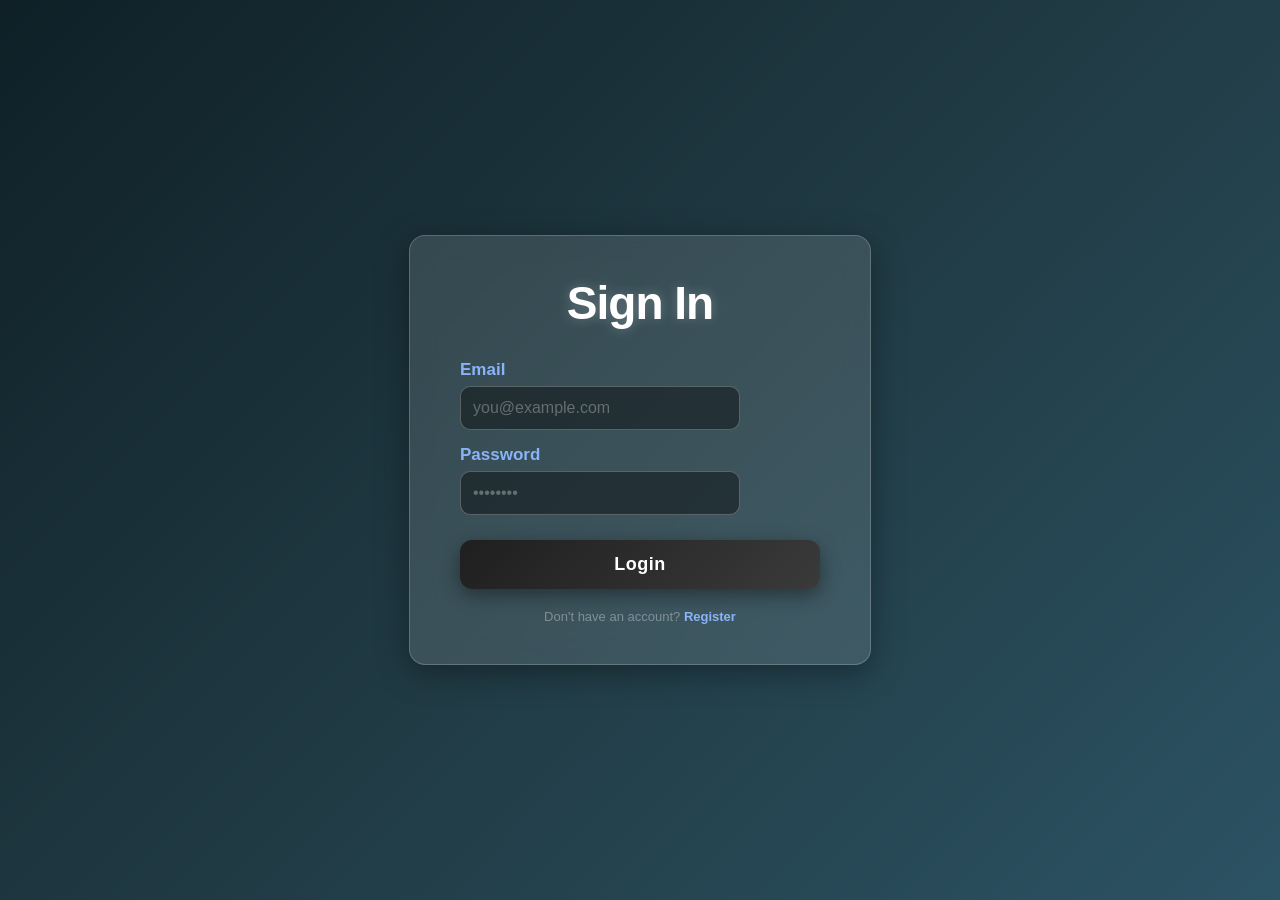
==== admin.html @ f1509aa6 "Add admin dashboard" ====
<!DOCTYPE html>
<html lang="en">
<head>
  <meta charset="UTF-8"/>
  <meta name="viewport" content="width=device-width, initial-scale=1.0"/>
  <title>Admin — SkillConnect</title>
  <style>
    * { box-sizing: border-box; margin: 0; padding: 0; }

    html, body {
      min-height: 100vh;
      background: linear-gradient(135deg, #0f2027, #203a43, #2c5364);
      font-family: "Segoe UI", Arial, Helvetica, sans-serif;
      color: #ffffff;
    }

    /* NAV */
    nav {
      position: sticky; top: 0; z-index: 100;
      display: flex; align-items: center; gap: 24px;
      padding: 0 32px; height: 60px;
      background: rgba(15,32,39,0.85);
      backdrop-filter: blur(14px);
      border-bottom: 1px solid rgba(255,255,255,0.1);
    }
    .nav-logo { font-size: 20px; font-weight: 800; color: #fff; text-decoration: none; margin-right: auto; }
    .nav-logo span { color: #8ab4f8; }
    .admin-badge {
      background: rgba(255,80,80,0.15); border: 1px solid rgba(255,80,80,0.4);
      color: #ff8080; padding: 4px 12px; border-radius: 50px;
      font-size: 12px; font-weight: 700; text-transform: uppercase; letter-spacing: 1px;
    }
    .nav-avatar {
      width: 36px; height: 36px; border-radius: 10px;
      background: linear-gradient(135deg, #ff6b6b, #ff8e53);
      display: flex; align-items: center; justify-content: center;
      font-weight: 800; font-size: 13px; color: #fff;
    }
    nav a { color: rgba(255,255,255,0.7); text-decoration: none; font-size: 14px; font-weight: 500; transition: color 0.2s; }
    nav a:hover { color: #fff; }

    /* LAYOUT */
    .admin-layout { display: flex; min-height: calc(100vh - 60px); }

    /* SIDEBAR */
    .admin-sidebar {
      width: 220px; flex-shrink: 0;
      background: rgba(255,255,255,0.05);
      backdrop-filter: blur(12px);
      border-right: 1px solid rgba(255,255,255,0.08);
      padding: 24px 10px;
      position: sticky; top: 60px;
      height: calc(100vh - 60px); overflow-y: auto;
    }
    .sidebar-label {
      font-size: 10px; text-transform: uppercase; letter-spacing: 1.5px;
      color: rgba(255,255,255,0.35); font-weight: 700;
      padding: 0 8px; margin: 14px 0 6px;
    }
    .sidebar-item {
      display: flex; align-items: center; gap: 10px;
      padding: 10px 12px; border-radius: 10px;
      color: rgba(255,255,255,0.6); font-size: 14px; font-weight: 500;
      cursor: pointer; transition: all 0.2s; margin-bottom: 2px;
      border: none; background: none; width: 100%; text-align: left;
      font-family: "Segoe UI", sans-serif;
    }
    .sidebar-item:hover { background: rgba(255,255,255,0.07); color: #fff; }
    .sidebar-item.active { background: rgba(138,180,248,0.12); color: #8ab4f8; font-weight: 600; }
    .sidebar-item .icon { font-size: 16px; width: 20px; text-align: center; }
    .sidebar-badge {
      margin-left: auto; background: #ff8080; color: #fff;
      font-size: 10px; font-weight: 800; padding: 2px 7px; border-radius: 50px;
    }
    .signout-btn { color: #ff8080 !important; }
    .signout-btn:hover { background: rgba(255,80,80,0.1) !important; }

    /* MAIN */
    .admin-main { flex: 1; padding: 32px 36px 60px; min-width: 0; }

    /* SECTIONS */
    .section { display: none; }
    .section.active { display: block; }

    /* PAGE HEADER */
    .page-header { margin-bottom: 28px; }
    .page-header h2 { font-size: 26px; font-weight: 800; margin-bottom: 4px; }
    .page-header p { color: rgba(255,255,255,0.5); font-size: 14px; }

    /* GLASS CARD */
    .glass-card {
      background: rgba(255,255,255,0.08);
      backdrop-filter: blur(12px);
      border: 1px solid rgba(255,255,255,0.15);
      border-radius: 16px; padding: 24px;
      margin-bottom: 24px;
    }

    /* STATS GRID */
    .stats-grid { display: grid; grid-template-columns: repeat(4,1fr); gap: 16px; margin-bottom: 28px; }
    .stat-card {
      padding: 20px; border-radius: 16px;
      background: rgba(255,255,255,0.08);
      backdrop-filter: blur(12px);
      border: 1px solid rgba(255,255,255,0.15);
      transition: transform 0.2s;
    }
    .stat-card:hover { transform: translateY(-2px); }
    .stat-icon { font-size: 24px; margin-bottom: 10px; }
    .stat-val { font-size: 32px; font-weight: 800; line-height: 1; margin-bottom: 4px; }
    .stat-label { font-size: 11px; color: rgba(255,255,255,0.5); text-transform: uppercase; letter-spacing: 0.5px; }
    .stat-sub { font-size: 12px; color: #8ab4f8; margin-top: 6px; font-weight: 600; }

    /* SECTION HEADER */
    .section-hd { display: flex; justify-content: space-between; align-items: center; margin-bottom: 16px; }
    .section-hd h3 { font-size: 17px; font-weight: 700; }

    /* TABLE */
    .data-table { width: 100%; border-collapse: collapse; }
    .data-table th {
      font-size: 11px; text-transform: uppercase; letter-spacing: 1px;
      color: rgba(255,255,255,0.4); padding: 10px 14px; text-align: left;
      border-bottom: 1px solid rgba(255,255,255,0.08); font-weight: 600;
    }
    .data-table td {
      padding: 12px 14px; font-size: 13px;
      border-bottom: 1px solid rgba(255,255,255,0.04); vertical-align: middle;
    }
    .data-table tr:last-child td { border-bottom: none; }
    .data-table tr:hover td { background: rgba(255,255,255,0.02); }

    /* PILLS */
    .pill { padding: 3px 10px; border-radius: 50px; font-size: 10px; font-weight: 700; text-transform: uppercase; }
    .pill-green { background: rgba(0,230,130,0.12); color: #00e682; }
    .pill-yellow { background: rgba(255,200,64,0.12); color: #ffc940; }
    .pill-red { background: rgba(255,80,80,0.12); color: #ff8080; }
    .pill-blue { background: rgba(138,180,248,0.12); color: #8ab4f8; }
    .pill-purple { background: rgba(123,97,255,0.12); color: #a78bfa; }

    /* ACTION BUTTONS */
    .action-btn {
      padding: 5px 12px; border-radius: 6px; font-size: 12px; font-weight: 600;
      cursor: pointer; border: none; font-family: "Segoe UI", sans-serif;
      transition: all 0.2s; margin-right: 4px;
    }
    .btn-approve { background: rgba(0,230,130,0.15); color: #00e682; border: 1px solid rgba(0,230,130,0.3); }
    .btn-approve:hover { background: rgba(0,230,130,0.25); }
    .btn-reject { background: rgba(255,200,64,0.15); color: #ffc940; border: 1px solid rgba(255,200,64,0.3); }
    .btn-reject:hover { background: rgba(255,200,64,0.25); }
    .btn-delete { background: rgba(255,80,80,0.15); color: #ff8080; border: 1px solid rgba(255,80,80,0.3); }
    .btn-delete:hover { background: rgba(255,80,80,0.25); }
    .btn-close { background: rgba(255,255,255,0.08); color: rgba(255,255,255,0.6); border: 1px solid rgba(255,255,255,0.15); }
    .btn-close:hover { background: rgba(255,255,255,0.12); }
    .btn-flag { background: rgba(255,150,50,0.15); color: #ff9632; border: 1px solid rgba(255,150,50,0.3); }
    .btn-flag:hover { background: rgba(255,150,50,0.25); }
    .btn-view { background: rgba(138,180,248,0.12); color: #8ab4f8; border: 1px solid rgba(138,180,248,0.25); }
    .btn-view:hover { background: rgba(138,180,248,0.2); }

    /* SEARCH/FILTER BAR */
    .filter-bar { display: flex; gap: 12px; margin-bottom: 18px; align-items: center; flex-wrap: wrap; }
    .search-input {
      padding: 9px 14px; background: rgba(0,0,0,0.3);
      border: 1px solid rgba(255,255,255,0.15); border-radius: 10px;
      color: #fff; font-size: 13px; outline: none; transition: border-color 0.25s;
      font-family: "Segoe UI", sans-serif; flex: 1; min-width: 200px;
    }
    .search-input::placeholder { color: rgba(255,255,255,0.3); }
    .search-input:focus { border-color: #8ab4f8; }
    .filter-select {
      padding: 9px 14px; background: rgba(0,0,0,0.3);
      border: 1px solid rgba(255,255,255,0.15); border-radius: 10px;
      color: #fff; font-size: 13px; outline: none; cursor: pointer;
      font-family: "Segoe UI", sans-serif;
    }
    .filter-select option { background: #1a2a35; }

    /* ANALYTICS CHARTS */
    .charts-grid { display: grid; grid-template-columns: 1fr 1fr; gap: 20px; margin-bottom: 24px; }
    .chart-card {
      background: rgba(255,255,255,0.08);
      backdrop-filter: blur(12px);
      border: 1px solid rgba(255,255,255,0.15);
      border-radius: 16px; padding: 22px;
    }
    .chart-title { font-size: 14px; font-weight: 700; margin-bottom: 16px; color: rgba(255,255,255,0.8); }
    .bar-chart { display: flex; flex-direction: column; gap: 10px; }
    .bar-row { display: flex; align-items: center; gap: 12px; }
    .bar-label { font-size: 12px; color: rgba(255,255,255,0.5); width: 100px; flex-shrink: 0; text-align: right; }
    .bar-track { flex: 1; height: 8px; background: rgba(255,255,255,0.06); border-radius: 4px; }
    .bar-fill { height: 100%; border-radius: 4px; transition: width 0.8s ease; }
    .bar-val { font-size: 12px; color: rgba(255,255,255,0.6); width: 30px; text-align: right; }

    .donut-wrap { display: flex; align-items: center; gap: 24px; }
    .donut-legend { display: flex; flex-direction: column; gap: 8px; }
    .legend-item { display: flex; align-items: center; gap: 8px; font-size: 13px; color: rgba(255,255,255,0.7); }
    .legend-dot { width: 10px; height: 10px; border-radius: 50%; }

    /* MODAL */
    .modal-overlay {
      display: none; position: fixed; inset: 0; z-index: 200;
      background: rgba(0,0,0,0.6); backdrop-filter: blur(4px);
      align-items: center; justify-content: center;
    }
    .modal-overlay.open { display: flex; }
    .modal {
      background: rgba(15,32,39,0.95); border: 1px solid rgba(255,255,255,0.15);
      border-radius: 16px; padding: 32px; width: 480px; max-width: 90vw;
    }
    .modal h3 { font-size: 18px; font-weight: 700; margin-bottom: 8px; }
    .modal p { color: rgba(255,255,255,0.6); font-size: 14px; margin-bottom: 24px; line-height: 1.6; }
    .modal-actions { display: flex; gap: 12px; justify-content: flex-end; }
    .btn-cancel { padding: 10px 20px; background: rgba(255,255,255,0.08); border: 1px solid rgba(255,255,255,0.15); border-radius: 8px; color: rgba(255,255,255,0.7); font-size: 14px; font-weight: 600; cursor: pointer; font-family: "Segoe UI", sans-serif; }
    .btn-confirm { padding: 10px 20px; background: #ff8080; border: none; border-radius: 8px; color: #fff; font-size: 14px; font-weight: 700; cursor: pointer; font-family: "Segoe UI", sans-serif; }
    .btn-confirm:hover { background: #ff6060; }

    /* TOAST */
    .toast {
      position: fixed; bottom: 32px; right: 32px; z-index: 300;
      background: rgba(15,32,39,0.95); border: 1px solid rgba(255,255,255,0.15);
      border-radius: 12px; padding: 14px 20px; font-size: 14px; font-weight: 600;
      display: none; animation: slideUp 0.3s ease;
    }
    .toast.show { display: block; }
    .toast.success { border-color: rgba(0,230,130,0.4); color: #00e682; }
    .toast.error { border-color: rgba(255,80,80,0.4); color: #ff8080; }
    @keyframes slideUp { from{opacity:0;transform:translateY(10px)} to{opacity:1;transform:translateY(0)} }

    .empty { text-align: center; padding: 40px; color: rgba(255,255,255,0.35); font-size: 14px; }
    .loading { text-align: center; padding: 30px; color: rgba(255,255,255,0.4); font-size: 13px; }

    @keyframes fadeInUp { from{opacity:0;transform:translateY(16px)} to{opacity:1;transform:translateY(0)} }
    .fade-up { animation: fadeInUp 0.4s ease both; }
  </style>
</head>
<body>

  <nav>
    <a href="index.html" class="nav-logo">Skill<span>Connect</span></a>
    <span class="admin-badge">🛡️ Admin</span>
    <a href="dashboard.html">User Dashboard</a>
    <div class="nav-avatar" id="navAvatar">JO</div>
  </nav>

  <div class="admin-layout">

    <!-- SIDEBAR -->
    <div class="admin-sidebar">
      <div class="sidebar-label">Overview</div>
      <button class="sidebar-item active" onclick="showSection('analytics', this)">
        <span class="icon">📊</span> Analytics
      </button>

      <div class="sidebar-label">Management</div>
      <button class="sidebar-item" onclick="showSection('users', this)">
        <span class="icon">👥</span> Users
        <span class="sidebar-badge" id="pendingBadge" style="display:none">0</span>
      </button>
      <button class="sidebar-item" onclick="showSection('professionals', this)">
        <span class="icon">💼</span> Professionals
      </button>
      <button class="sidebar-item" onclick="showSection('posts', this)">
        <span class="icon">📋</span> Posts
      </button>
      <button class="sidebar-item" onclick="showSection('messages', this)">
        <span class="icon">💬</span> Messages
      </button>

      <div class="sidebar-label">Actions</div>
      <button class="sidebar-item" onclick="showSection('flagged', this)">
        <span class="icon">🚩</span> Flagged Content
      </button>

      <div class="sidebar-label" style="margin-top:16px;"></div>
      <button class="sidebar-item signout-btn" onclick="signOut()">
        <span class="icon">🚪</span> Sign Out
      </button>
    </div>

    <!-- MAIN -->
    <div class="admin-main">

      <!-- ANALYTICS -->
      <div class="section active fade-up" id="section-analytics">
        <div class="page-header">
          <h2>Platform Analytics</h2>
          <p id="analyticsDate">Loading platform overview...</p>
        </div>

        <div class="stats-grid" id="statsGrid">
          <div class="stat-card"><div class="stat-icon">👥</div><div class="stat-val" id="totalUsers">—</div><div class="stat-label">Total Users</div><div class="stat-sub" id="usersSub">Loading...</div></div>
          <div class="stat-card"><div class="stat-icon">💼</div><div class="stat-val" id="totalPros">—</div><div class="stat-label">Professionals</div><div class="stat-sub" id="prosSub">Loading...</div></div>
          <div class="stat-card"><div class="stat-icon">📋</div><div class="stat-val" id="totalPosts">—</div><div class="stat-label">Total Posts</div><div class="stat-sub" id="postsSub">Loading...</div></div>
          <div class="stat-card"><div class="stat-icon">⏳</div><div class="stat-val" id="pendingApprovals">—</div><div class="stat-label">Pending Approvals</div><div class="stat-sub" style="color:#ffc940;">Professionals awaiting review</div></div>
        </div>

        <div class="charts-grid">
          <div class="chart-card">
            <div class="chart-title">👥 Users by Role</div>
            <div class="bar-chart" id="roleChart"><div class="loading">Loading...</div></div>
          </div>
          <div class="chart-card">
            <div class="chart-title">📋 Posts by Status</div>
            <div class="bar-chart" id="statusChart"><div class="loading">Loading...</div></div>
          </div>
        </div>

        <div class="glass-card">
          <div class="section-hd"><h3>🔥 Recent Activity</h3></div>
          <div id="recentActivity"><div class="loading">Loading activity...</div></div>
        </div>
      </div>

      <!-- USERS -->
      <div class="section" id="section-users">
        <div class="page-header">
          <h2>All Users</h2>
          <p>Manage all registered users on the platform</p>
        </div>
        <div class="glass-card">
          <div class="filter-bar">
            <input type="text" class="search-input" placeholder="Search by name or email..." id="userSearch" oninput="filterUsers()"/>
            <select class="filter-select" id="userRoleFilter" onchange="filterUsers()">
              <option value="all">All Roles</option>
              <option value="client">Clients</option>
              <option value="professional">Professionals</option>
            </select>
            <select class="filter-select" id="userStatusFilter" onchange="filterUsers()">
              <option value="all">All Status</option>
              <option value="approved">Approved</option>
              <option value="pending">Pending</option>
            </select>
          </div>
          <table class="data-table">
            <thead><tr><th>ID</th><th>Name</th><th>Email</th><th>Role</th><th>Status</th><th>Actions</th></tr></thead>
            <tbody id="usersTableBody"><tr><td colspan="6" class="loading">Loading users...</td></tr></tbody>
          </table>
        </div>
      </div>

      <!-- PROFESSIONALS -->
      <div class="section" id="section-professionals">
        <div class="page-header">
          <h2>Professionals</h2>
          <p>Approve or reject professional accounts</p>
        </div>

        <div class="glass-card" style="border-color:rgba(255,200,64,0.3);">
          <div class="section-hd"><h3>⏳ Pending Approval</h3></div>
          <table class="data-table">
            <thead><tr><th>Name</th><th>Email</th><th>Skills</th><th>Bio</th><th>Actions</th></tr></thead>
            <tbody id="pendingTableBody"><tr><td colspan="5" class="loading">Loading...</td></tr></tbody>
          </table>
        </div>

        <div class="glass-card">
          <div class="section-hd"><h3>✅ Approved Professionals</h3></div>
          <table class="data-table">
            <thead><tr><th>Name</th><th>Email</th><th>Skills</th><th>Portfolio</th><th>Actions</th></tr></thead>
            <tbody id="approvedTableBody"><tr><td colspan="5" class="loading">Loading...</td></tr></tbody>
          </table>
        </div>
      </div>

      <!-- POSTS -->
      <div class="section" id="section-posts">
        <div class="page-header">
          <h2>All Posts</h2>
          <p>View, close, flag or delete any post on the platform</p>
        </div>
        <div class="glass-card">
          <div class="filter-bar">
            <input type="text" class="search-input" placeholder="Search posts..." id="postSearch" oninput="filterPosts()"/>
            <select class="filter-select" id="postStatusFilter" onchange="filterPosts()">
              <option value="all">All Status</option>
              <option value="open">Open</option>
              <option value="closed">Closed</option>
            </select>
          </div>
          <table class="data-table">
            <thead><tr><th>ID</th><th>Title</th><th>Posted By</th><th>Skill</th><th>Budget</th><th>Status</th><th>Actions</th></tr></thead>
            <tbody id="postsTableBody"><tr><td colspan="7" class="loading">Loading posts...</td></tr></tbody>
          </table>
        </div>
      </div>

      <!-- MESSAGES -->
      <div class="section" id="section-messages">
        <div class="page-header">
          <h2>Platform Messages</h2>
          <p>Overview of messaging activity on the platform</p>
        </div>
        <div class="glass-card">
          <div class="empty">
            <div style="font-size:48px;margin-bottom:16px;">💬</div>
            <div style="font-size:16px;font-weight:700;color:rgba(255,255,255,0.6);margin-bottom:8px;">Message Overview</div>
            <div style="font-size:13px;">Individual messages are private between users.<br>You can see conversation counts and flag reports here.</div>
          </div>
        </div>
        <div class="glass-card">
          <div class="section-hd"><h3>📊 Messaging Stats</h3></div>
          <div id="messageStats"><div class="loading">Loading stats...</div></div>
        </div>
      </div>

      <!-- FLAGGED -->
      <div class="section" id="section-flagged">
        <div class="page-header">
          <h2>Flagged Content</h2>
          <p>Posts and users that have been flagged for review</p>
        </div>
        <div class="glass-card" id="flaggedContent">
          <div class="empty">
            <div style="font-size:48px;margin-bottom:16px;">🚩</div>
            <div style="font-size:16px;font-weight:700;color:rgba(255,255,255,0.6);margin-bottom:8px;">No Flagged Content</div>
            <div style="font-size:13px;">Content that is flagged from the posts section will appear here.</div>
          </div>
        </div>
      </div>

    </div>
  </div>

  <!-- CONFIRM MODAL -->
  <div class="modal-overlay" id="modalOverlay">
    <div class="modal">
      <h3 id="modalTitle">Confirm Action</h3>
      <p id="modalMsg">Are you sure?</p>
      <div class="modal-actions">
        <button class="btn-cancel" onclick="closeModal()">Cancel</button>
        <button class="btn-confirm" id="modalConfirmBtn">Confirm</button>
      </div>
    </div>
  </div>

  <!-- TOAST -->
  <div class="toast" id="toast"></div>

  <script>
    const API = 'https://skillconnect-backend-production.up.railway.app/api'
    let allUsers = [], allPosts = [], flaggedPosts = []
    let modalAction = null

    // ── INIT ──────────────────────────────────────────────────────
    window.addEventListener('DOMContentLoaded', async () => {
      const token = localStorage.getItem('token')
      const user = JSON.parse(localStorage.getItem('user') || 'null')

      if (!token || !user) { window.location.href = 'login.html'; return }

      // Check admin status
      try {
        const res = await fetch(`${API}/users/${user.id}`)
        const userData = await res.json()
        if (!userData.is_admin) {
          alert('Access denied. Admin only.')
          window.location.href = 'dashboard.html'
          return
        }
      } catch {
        window.location.href = 'dashboard.html'
        return
      }

      const initials = user.name.split(' ').map(n=>n[0]).join('').toUpperCase().slice(0,2)
      document.getElementById('navAvatar').textContent = initials

      await loadAllData()
    })

    async function loadAllData() {
      const token = localStorage.getItem('token')
      try {
        const [usersRes, postsRes] = await Promise.all([
          fetch(`${API}/users`),
          fetch(`${API}/posts`, { headers: { 'Authorization': `Bearer ${token}` } })
        ])
        allUsers = await usersRes.json()
        const postsData = await postsRes.json()
        allPosts = Array.isArray(postsData) ? postsData : []
      } catch (e) {
        showToast('Failed to load data', 'error')
      }

      renderAnalytics()
      renderUsers()
      renderProfessionals()
      renderPosts()
      renderMessageStats()
    }

    // ── ANALYTICS ────────────────────────────────────────────────
    function renderAnalytics() {
      const today = new Date().toLocaleDateString('en-US', { weekday:'long', month:'long', day:'numeric', year:'numeric' })
      document.getElementById('analyticsDate').textContent = `Platform overview as of ${today}`

      const clients = allUsers.filter(u => u.role === 'client')
      const pros = allUsers.filter(u => u.role === 'professional')
      const pending = pros.filter(p => !p.approved)
      const openPosts = allPosts.filter(p => p.status === 'open')
      const closedPosts = allPosts.filter(p => p.status === 'closed')

      document.getElementById('totalUsers').textContent = allUsers.length
      document.getElementById('usersSub').textContent = `${clients.length} clients · ${pros.length} professionals`
      document.getElementById('totalPros').textContent = pros.length
      document.getElementById('prosSub').textContent = `${pros.filter(p=>p.approved).length} approved · ${pending.length} pending`
      document.getElementById('totalPosts').textContent = allPosts.length
      document.getElementById('postsSub').textContent = `${openPosts.length} open · ${closedPosts.length} closed`
      document.getElementById('pendingApprovals').textContent = pending.length

      // Update badge
      if (pending.length > 0) {
        document.getElementById('pendingBadge').textContent = pending.length
        document.getElementById('pendingBadge').style.display = 'inline-flex'
      }

      // Role chart
      const maxUsers = Math.max(clients.length, pros.length, 1)
      document.getElementById('roleChart').innerHTML = `
        <div class="bar-row">
          <div class="bar-label">Clients</div>
          <div class="bar-track"><div class="bar-fill" style="width:${(clients.length/maxUsers)*100}%;background:#8ab4f8;"></div></div>
          <div class="bar-val">${clients.length}</div>
        </div>
        <div class="bar-row">
          <div class="bar-label">Professionals</div>
          <div class="bar-track"><div class="bar-fill" style="width:${(pros.length/maxUsers)*100}%;background:#a78bfa;"></div></div>
          <div class="bar-val">${pros.length}</div>
        </div>
        <div class="bar-row">
          <div class="bar-label">Approved Pros</div>
          <div class="bar-track"><div class="bar-fill" style="width:${(pros.filter(p=>p.approved).length/maxUsers)*100}%;background:#00e682;"></div></div>
          <div class="bar-val">${pros.filter(p=>p.approved).length}</div>
        </div>
        <div class="bar-row">
          <div class="bar-label">Pending Pros</div>
          <div class="bar-track"><div class="bar-fill" style="width:${(pending.length/maxUsers)*100}%;background:#ffc940;"></div></div>
          <div class="bar-val">${pending.length}</div>
        </div>
      `

      // Status chart
      const maxPosts = Math.max(openPosts.length, closedPosts.length, 1)
      document.getElementById('statusChart').innerHTML = `
        <div class="bar-row">
          <div class="bar-label">Open Posts</div>
          <div class="bar-track"><div class="bar-fill" style="width:${(openPosts.length/maxPosts)*100}%;background:#00e682;"></div></div>
          <div class="bar-val">${openPosts.length}</div>
        </div>
        <div class="bar-row">
          <div class="bar-label">Closed Posts</div>
          <div class="bar-track"><div class="bar-fill" style="width:${(closedPosts.length/maxPosts)*100}%;background:#8ab4f8;"></div></div>
          <div class="bar-val">${closedPosts.length}</div>
        </div>
        <div class="bar-row">
          <div class="bar-label">Total Posts</div>
          <div class="bar-track"><div class="bar-fill" style="width:100%;background:#7b61ff;"></div></div>
          <div class="bar-val">${allPosts.length}</div>
        </div>
      `

      // Recent activity
      const recent = [...allUsers].slice(-5).reverse()
      document.getElementById('recentActivity').innerHTML = recent.length ? `
        <table class="data-table">
          <thead><tr><th>User</th><th>Role</th><th>Email</th><th>Status</th></tr></thead>
          <tbody>
            ${recent.map(u => `
              <tr>
                <td><strong>${u.name}</strong></td>
                <td><span class="pill ${u.role === 'professional' ? 'pill-purple' : 'pill-blue'}">${u.role}</span></td>
                <td style="color:rgba(255,255,255,0.5)">${u.email}</td>
                <td><span class="pill ${u.approved ? 'pill-green' : 'pill-yellow'}">${u.approved ? 'Active' : 'Pending'}</span></td>
              </tr>
            `).join('')}
          </tbody>
        </table>
      ` : '<div class="empty">No recent activity</div>'
    }

    // ── USERS ────────────────────────────────────────────────────
    function renderUsers() {
      const search = document.getElementById('userSearch')?.value.toLowerCase() || ''
      const roleFilter = document.getElementById('userRoleFilter')?.value || 'all'
      const statusFilter = document.getElementById('userStatusFilter')?.value || 'all'

      let filtered = allUsers.filter(u => {
        const matchSearch = u.name.toLowerCase().includes(search) || u.email.toLowerCase().includes(search)
        const matchRole = roleFilter === 'all' || u.role === roleFilter
        const matchStatus = statusFilter === 'all' || (statusFilter === 'approved' ? u.approved : !u.approved)
        return matchSearch && matchRole && matchStatus
      })

      const tbody = document.getElementById('usersTableBody')
      if (!filtered.length) { tbody.innerHTML = '<tr><td colspan="6" class="empty">No users found.</td></tr>'; return }

      tbody.innerHTML = filtered.map(u => `
        <tr>
          <td style="color:rgba(255,255,255,0.4)">#${u.id}</td>
          <td><strong>${u.name}</strong>${u.is_admin ? ' <span class="pill pill-red">Admin</span>' : ''}</td>
          <td style="color:rgba(255,255,255,0.5)">${u.email}</td>
          <td><span class="pill ${u.role === 'professional' ? 'pill-purple' : 'pill-blue'}">${u.role}</span></td>
          <td><span class="pill ${u.approved ? 'pill-green' : 'pill-yellow'}">${u.approved ? 'Approved' : 'Pending'}</span></td>
          <td>
            ${!u.is_admin ? `<button class="action-btn btn-delete" onclick="confirmDelete('user', ${u.id}, '${u.name}')">Delete</button>` : '<span style="color:rgba(255,255,255,0.3);font-size:12px;">Protected</span>'}
          </td>
        </tr>
      `).join('')
    }

    function filterUsers() { renderUsers() }

    // ── PROFESSIONALS ────────────────────────────────────────────
    function renderProfessionals() {
      const pros = allUsers.filter(u => u.role === 'professional')
      const pending = pros.filter(p => !p.approved)
      const approved = pros.filter(p => p.approved)

      const pendingBody = document.getElementById('pendingTableBody')
      pendingBody.innerHTML = pending.length ? pending.map(u => {
        let skills = []
        try { skills = Array.isArray(u.skills) ? u.skills : JSON.parse(u.skills || '[]') } catch {}
        return `
          <tr>
            <td><strong>${u.name}</strong></td>
            <td style="color:rgba(255,255,255,0.5)">${u.email}</td>
            <td>${skills.map(s=>`<span class="pill pill-blue" style="margin:1px">${s}</span>`).join('') || '—'}</td>
            <td style="color:rgba(255,255,255,0.5);font-size:12px;">${u.bio ? u.bio.substring(0,60)+'...' : '—'}</td>
            <td>
              <button class="action-btn btn-approve" onclick="approvePro(${u.id}, '${u.name}')">✓ Approve</button>
              <button class="action-btn btn-reject" onclick="rejectPro(${u.id}, '${u.name}')">✗ Reject</button>
            </td>
          </tr>
        `
      }).join('') : '<tr><td colspan="5" class="empty">No pending approvals 🎉</td></tr>'

      const approvedBody = document.getElementById('approvedTableBody')
      approvedBody.innerHTML = approved.length ? approved.map(u => {
        let skills = []
        try { skills = Array.isArray(u.skills) ? u.skills : JSON.parse(u.skills || '[]') } catch {}
        return `
          <tr>
            <td><strong>${u.name}</strong></td>
            <td style="color:rgba(255,255,255,0.5)">${u.email}</td>
            <td>${skills.slice(0,3).map(s=>`<span class="pill pill-blue" style="margin:1px">${s}</span>`).join('') || '—'}</td>
            <td>${u.portfolio_link ? `<a href="${u.portfolio_link}" target="_blank" style="color:#8ab4f8;font-size:12px;">🔗 View</a>` : '—'}</td>
            <td>
              <button class="action-btn btn-reject" onclick="revokePro(${u.id}, '${u.name}')">Revoke</button>
              <button class="action-btn btn-delete" onclick="confirmDelete('user', ${u.id}, '${u.name}')">Delete</button>
            </td>
          </tr>
        `
      }).join('') : '<tr><td colspan="5" class="empty">No approved professionals yet.</td></tr>'
    }

    // ── POSTS ────────────────────────────────────────────────────
    function renderPosts() {
      const search = document.getElementById('postSearch')?.value.toLowerCase() || ''
      const statusFilter = document.getElementById('postStatusFilter')?.value || 'all'

      let filtered = allPosts.filter(p => {
        const matchSearch = p.title?.toLowerCase().includes(search) || p.skill_needed?.toLowerCase().includes(search)
        const matchStatus = statusFilter === 'all' || p.status === statusFilter
        return matchSearch && matchStatus
      })

      const tbody = document.getElementById('postsTableBody')
      if (!filtered.length) { tbody.innerHTML = '<tr><td colspan="7" class="empty">No posts found.</td></tr>'; return }

      tbody.innerHTML = filtered.map(p => {
        const poster = allUsers.find(u => u.id === p.posted_by)
        const isFlagged = flaggedPosts.includes(p.id)
        return `
          <tr>
            <td style="color:rgba(255,255,255,0.4)">#${p.id}</td>
            <td><strong>${p.title}</strong><div style="font-size:11px;color:rgba(255,255,255,0.4);margin-top:2px;">${p.description?.substring(0,50) || ''}...</div></td>
            <td style="color:rgba(255,255,255,0.6)">${poster?.name || `User #${p.posted_by}`}</td>
            <td><span class="pill pill-blue">${p.skill_needed || '—'}</span></td>
            <td>${p.budget ? 'KSh '+Number(p.budget).toLocaleString() : '—'}</td>
            <td><span class="pill ${p.status === 'open' ? 'pill-green' : 'pill-blue'}">${p.status}</span>${isFlagged ? ' <span class="pill pill-red">Flagged</span>' : ''}</td>
            <td>
              ${p.status === 'open' ? `<button class="action-btn btn-close" onclick="closePost(${p.id})">Close</button>` : ''}
              <button class="action-btn btn-flag" onclick="flagPost(${p.id}, '${p.title.replace(/'/g,"\\'")}')">🚩</button>
              <button class="action-btn btn-delete" onclick="confirmDelete('post', ${p.id}, '${p.title.replace(/'/g,"\\'")}')">Delete</button>
            </td>
          </tr>
        `
      }).join('')
    }

    function filterPosts() { renderPosts() }

    // ── MESSAGE STATS ────────────────────────────────────────────
    function renderMessageStats() {
      document.getElementById('messageStats').innerHTML = `
        <div style="display:grid;grid-template-columns:repeat(3,1fr);gap:16px;">
          <div style="text-align:center;padding:20px;background:rgba(255,255,255,0.05);border-radius:12px;border:1px solid rgba(255,255,255,0.08);">
            <div style="font-size:28px;font-weight:800;color:#8ab4f8">${allUsers.length}</div>
            <div style="font-size:11px;color:rgba(255,255,255,0.45);text-transform:uppercase;margin-top:4px;">Potential Conversations</div>
          </div>
          <div style="text-align:center;padding:20px;background:rgba(255,255,255,0.05);border-radius:12px;border:1px solid rgba(255,255,255,0.08);">
            <div style="font-size:28px;font-weight:800;color:#00e682">${allUsers.filter(u=>u.role==='professional'&&u.approved).length}</div>
            <div style="font-size:11px;color:rgba(255,255,255,0.45);text-transform:uppercase;margin-top:4px;">Active Professionals</div>
          </div>
          <div style="text-align:center;padding:20px;background:rgba(255,255,255,0.05);border-radius:12px;border:1px solid rgba(255,255,255,0.08);">
            <div style="font-size:28px;font-weight:800;color:#a78bfa">${allUsers.filter(u=>u.role==='client').length}</div>
            <div style="font-size:11px;color:rgba(255,255,255,0.45);text-transform:uppercase;margin-top:4px;">Active Clients</div>
          </div>
        </div>
      `
    }

    // ── APPROVE / REJECT ─────────────────────────────────────────
    async function approvePro(id, name) {
      const token = localStorage.getItem('token')
      try {
        const res = await fetch(`${API}/admin/approve/${id}`, {
          method: 'PUT',
          headers: { 'Authorization': `Bearer ${token}`, 'Content-Type': 'application/json' },
          body: JSON.stringify({ approved: true })
        })
        if (res.ok) {
          const user = allUsers.find(u => u.id === id)
          if (user) user.approved = true
          showToast(`✅ ${name} approved successfully`, 'success')
          renderProfessionals()
          renderAnalytics()
          document.getElementById('pendingBadge').textContent = allUsers.filter(u=>u.role==='professional'&&!u.approved).length
        } else {
          // Fallback: update locally since admin route may not exist yet
          const user = allUsers.find(u => u.id === id)
          if (user) user.approved = true
          showToast(`✅ ${name} approved (local update)`, 'success')
          renderProfessionals()
          renderAnalytics()
        }
      } catch {
        showToast('Failed to approve user', 'error')
      }
    }

    async function rejectPro(id, name) {
      const token = localStorage.getItem('token')
      try {
        const user = allUsers.find(u => u.id === id)
        if (user) user.approved = false
        showToast(`⚠️ ${name} rejected`, 'success')
        renderProfessionals()
        renderAnalytics()
      } catch {
        showToast('Failed to reject user', 'error')
      }
    }

    async function revokePro(id, name) {
      const user = allUsers.find(u => u.id === id)
      if (user) user.approved = false
      showToast(`⚠️ ${name}'s approval revoked`, 'success')
      renderProfessionals()
      renderAnalytics()
    }

    // ── CLOSE POST ───────────────────────────────────────────────
    async function closePost(id) {
      const token = localStorage.getItem('token')
      try {
        const res = await fetch(`${API}/posts/${id}`, {
          method: 'PUT',
          headers: { 'Authorization': `Bearer ${token}`, 'Content-Type': 'application/json' },
          body: JSON.stringify({ status: 'closed' })
        })
        if (res.ok) {
          const post = allPosts.find(p => p.id === id)
          if (post) post.status = 'closed'
          showToast('Post closed successfully', 'success')
          renderPosts()
          renderAnalytics()
        }
      } catch { showToast('Failed to close post', 'error') }
    }

    // ── FLAG POST ────────────────────────────────────────────────
    function flagPost(id, title) {
      if (flaggedPosts.includes(id)) {
        flaggedPosts = flaggedPosts.filter(f => f !== id)
        showToast(`Flag removed from "${title}"`, 'success')
      } else {
        flaggedPosts.push(id)
        showToast(`🚩 "${title}" flagged for review`, 'success')
      }
      renderPosts()
      renderFlagged()
    }

    function renderFlagged() {
      const container = document.getElementById('flaggedContent')
      if (!flaggedPosts.length) {
        container.innerHTML = `<div class="empty"><div style="font-size:48px;margin-bottom:16px;">🚩</div><div style="font-size:16px;font-weight:700;color:rgba(255,255,255,0.6);margin-bottom:8px;">No Flagged Content</div><div style="font-size:13px;">Content flagged from the posts section will appear here.</div></div>`
        return
      }
      const flagged = allPosts.filter(p => flaggedPosts.includes(p.id))
      container.innerHTML = `
        <div class="section-hd"><h3>🚩 Flagged Posts (${flagged.length})</h3></div>
        <table class="data-table">
          <thead><tr><th>Title</th><th>Skill</th><th>Status</th><th>Actions</th></tr></thead>
          <tbody>
            ${flagged.map(p => `
              <tr>
                <td><strong>${p.title}</strong></td>
                <td><span class="pill pill-blue">${p.skill_needed || '—'}</span></td>
                <td><span class="pill ${p.status === 'open' ? 'pill-green' : 'pill-blue'}">${p.status}</span></td>
                <td>
                  <button class="action-btn btn-flag" onclick="flagPost(${p.id}, '${p.title.replace(/'/g,"\\'")}')">Remove Flag</button>
                  <button class="action-btn btn-delete" onclick="confirmDelete('post', ${p.id}, '${p.title.replace(/'/g,"\\'")}')">Delete</button>
                </td>
              </tr>
            `).join('')}
          </tbody>
        </table>
      `
    }

    // ── DELETE ───────────────────────────────────────────────────
    function confirmDelete(type, id, name) {
      document.getElementById('modalTitle').textContent = `Delete ${type === 'user' ? 'User' : 'Post'}`
      document.getElementById('modalMsg').textContent = `Are you sure you want to permanently delete "${name}"? This action cannot be undone.`
      document.getElementById('modalConfirmBtn').textContent = 'Delete'
      modalAction = () => executeDelete(type, id, name)
      document.getElementById('modalOverlay').classList.add('open')
    }

    async function executeDelete(type, id, name) {
      const token = localStorage.getItem('token')
      closeModal()
      try {
        const url = type === 'post' ? `${API}/posts/${id}` : `${API}/users/${id}`
        const res = await fetch(url, { method: 'DELETE', headers: { 'Authorization': `Bearer ${token}` } })
        if (res.ok || type === 'user') {
          if (type === 'post') allPosts = allPosts.filter(p => p.id !== id)
          else allUsers = allUsers.filter(u => u.id !== id)
          showToast(`"${name}" deleted successfully`, 'success')
          renderUsers()
          renderProfessionals()
          renderPosts()
          renderAnalytics()
        }
      } catch { showToast('Delete failed', 'error') }
    }

    // ── UI HELPERS ───────────────────────────────────────────────
    function showSection(name, btn) {
      document.querySelectorAll('.section').forEach(s => s.classList.remove('active'))
      document.querySelectorAll('.sidebar-item').forEach(b => b.classList.remove('active'))
      document.getElementById(`section-${name}`).classList.add('active')
      btn.classList.add('active')
      if (name === 'flagged') renderFlagged()
    }

    function closeModal() {
      document.getElementById('modalOverlay').classList.remove('open')
      modalAction = null
    }

    document.getElementById('modalConfirmBtn').addEventListener('click', () => {
      if (modalAction) modalAction()
    })

    document.getElementById('modalOverlay').addEventListener('click', e => {
      if (e.target === document.getElementById('modalOverlay')) closeModal()
    })

    function showToast(msg, type = 'success') {
      const toast = document.getElementById('toast')
      toast.textContent = msg
      toast.className = `toast show ${type}`
      setTimeout(() => toast.className = 'toast', 3000)
    }

    function signOut() {
      localStorage.clear()
      window.location.href = 'login.html'
    }
  </script>
</body>
</html>
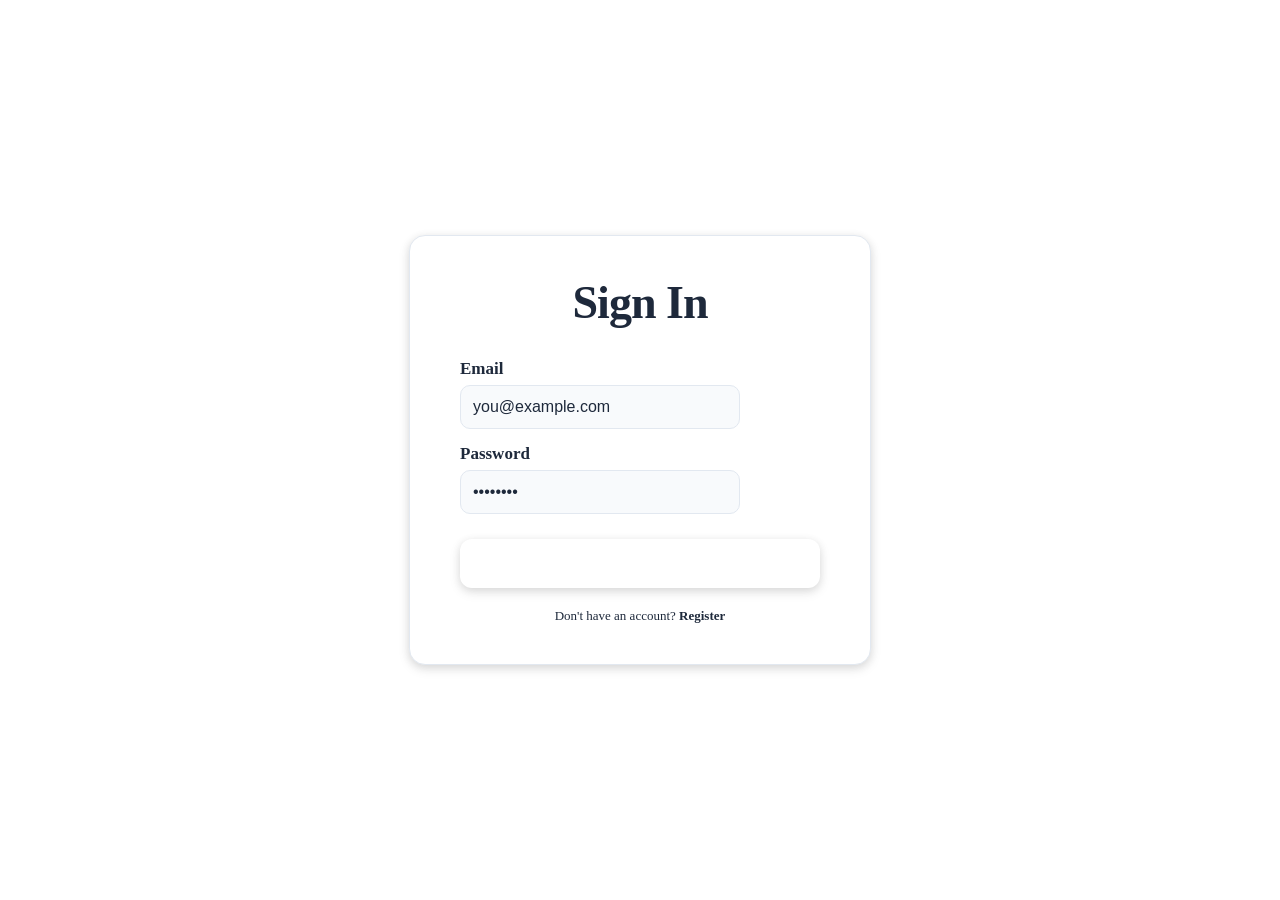
==== commit 9188893d: "Redesign UI with clean light theme" ====
--- a/admin.html
+++ b/admin.html
@@ -5,39 +5,50 @@
   <meta name="viewport" content="width=device-width, initial-scale=1.0"/>
   <title>Admin — SkillConnect</title>
   <style>
+    :root {
+      --bg-main: #f8fafc;
+      --bg-card: #ffffff;
+      --bg-sidebar: #f1f5f9;
+      --border: #e2e8f0;
+      --primary-blue: #2563eb;
+      --success-green: #059669;
+      --text-main: #1e293b;
+      --text-secondary: #64748b;
+      --text-muted: #94a3b8;
+      --shadow: 0 2px 8px rgba(0, 0, 0, 0.08), 0 4px 12px rgba(0, 0, 0, 0.1);
+    }
+
     * { box-sizing: border-box; margin: 0; padding: 0; }
 
     html, body {
       min-height: 100vh;
-      background: linear-gradient(135deg, #0f2027, #203a43, #2c5364);
-      font-family: "Segoe UI", Arial, Helvetica, sans-serif;
-      color: #ffffff;
-    }
-
-    /* NAV */
+      background: var(--bg-main);
+      font-family: "Inter", "Segoe UI", system-ui, sans-serif;
+      color: var(--text-main);
+    }
+
     nav {
       position: sticky; top: 0; z-index: 100;
       display: flex; align-items: center; gap: 24px;
       padding: 0 32px; height: 60px;
-      background: rgba(15,32,39,0.85);
-      backdrop-filter: blur(14px);
-      border-bottom: 1px solid rgba(255,255,255,0.1);
+      background: var(--primary-blue);
+      border-bottom: 1px solid rgba(0, 0, 0, 0.1);
     }
     .nav-logo { font-size: 20px; font-weight: 800; color: #fff; text-decoration: none; margin-right: auto; }
-    .nav-logo span { color: #8ab4f8; }
+    .nav-logo span { color: var(--accent); }
     .admin-badge {
-      background: rgba(255,80,80,0.15); border: 1px solid rgba(255,80,80,0.4);
-      color: #ff8080; padding: 4px 12px; border-radius: 50px;
+      background: rgba(239, 68, 68, 0.15); border: 1px solid rgba(239, 68, 68, 0.3);
+      color: #f87171; padding: 4px 12px; border-radius: 50px;
       font-size: 12px; font-weight: 700; text-transform: uppercase; letter-spacing: 1px;
     }
     .nav-avatar {
-      width: 36px; height: 36px; border-radius: 10px;
-      background: linear-gradient(135deg, #ff6b6b, #ff8e53);
+      width: 36px; height: 36px; border-radius: 8px;
+      background: var(--success-green);
       display: flex; align-items: center; justify-content: center;
       font-weight: 800; font-size: 13px; color: #fff;
     }
-    nav a { color: rgba(255,255,255,0.7); text-decoration: none; font-size: 14px; font-weight: 500; transition: color 0.2s; }
-    nav a:hover { color: #fff; }
+    nav a { color: #fff; text-decoration: none; font-size: 14px; font-weight: 500; transition: color 0.2s; }
+    nav a:hover { color: rgba(255,255,255,0.8); }
 
     /* LAYOUT */
     .admin-layout { display: flex; min-height: calc(100vh - 60px); }
@@ -89,27 +100,27 @@
 
     /* GLASS CARD */
     .glass-card {
-      background: rgba(255,255,255,0.08);
-      backdrop-filter: blur(12px);
-      border: 1px solid rgba(255,255,255,0.15);
+      background: var(--bg-card);
+      border: 1px solid var(--border);
       border-radius: 16px; padding: 24px;
       margin-bottom: 24px;
+      box-shadow: var(--shadow);
     }
 
     /* STATS GRID */
     .stats-grid { display: grid; grid-template-columns: repeat(4,1fr); gap: 16px; margin-bottom: 28px; }
     .stat-card {
       padding: 20px; border-radius: 16px;
-      background: rgba(255,255,255,0.08);
-      backdrop-filter: blur(12px);
-      border: 1px solid rgba(255,255,255,0.15);
+      background: var(--bg-card);
+      border: 1px solid var(--border);
       transition: transform 0.2s;
+      box-shadow: var(--shadow);
     }
     .stat-card:hover { transform: translateY(-2px); }
     .stat-icon { font-size: 24px; margin-bottom: 10px; }
     .stat-val { font-size: 32px; font-weight: 800; line-height: 1; margin-bottom: 4px; }
-    .stat-label { font-size: 11px; color: rgba(255,255,255,0.5); text-transform: uppercase; letter-spacing: 0.5px; }
-    .stat-sub { font-size: 12px; color: #8ab4f8; margin-top: 6px; font-weight: 600; }
+    .stat-label { font-size: 11px; color: var(--text-dim); text-transform: uppercase; letter-spacing: 0.5px; }
+    .stat-sub { font-size: 12px; color: var(--success-green); margin-top: 6px; font-weight: 600; }
 
     /* SECTION HEADER */
     .section-hd { display: flex; justify-content: space-between; align-items: center; margin-bottom: 16px; }
@@ -119,35 +130,34 @@
     .data-table { width: 100%; border-collapse: collapse; }
     .data-table th {
       font-size: 11px; text-transform: uppercase; letter-spacing: 1px;
-      color: rgba(255,255,255,0.4); padding: 10px 14px; text-align: left;
-      border-bottom: 1px solid rgba(255,255,255,0.08); font-weight: 600;
+      color: var(--text-dim); padding: 10px 14px; text-align: left;
+      border-bottom: 1px solid var(--border); font-weight: 600;
     }
     .data-table td {
       padding: 12px 14px; font-size: 13px;
-      border-bottom: 1px solid rgba(255,255,255,0.04); vertical-align: middle;
-    }
-    .data-table tr:last-child td { border-bottom: none; }
-    .data-table tr:hover td { background: rgba(255,255,255,0.02); }
+      border-bottom: 1px solid var(--border); vertical-align: middle;
+    }
+    .data-table tr:hover td { background: rgba(99, 102, 241, 0.05); }
 
     /* PILLS */
     .pill { padding: 3px 10px; border-radius: 50px; font-size: 10px; font-weight: 700; text-transform: uppercase; }
-    .pill-green { background: rgba(0,230,130,0.12); color: #00e682; }
-    .pill-yellow { background: rgba(255,200,64,0.12); color: #ffc940; }
-    .pill-red { background: rgba(255,80,80,0.12); color: #ff8080; }
-    .pill-blue { background: rgba(138,180,248,0.12); color: #8ab4f8; }
-    .pill-purple { background: rgba(123,97,255,0.12); color: #a78bfa; }
+    .pill-green { background: rgba(16, 185, 129, 0.15); color: #6ee7b7; }
+    .pill-yellow { background: rgba(251, 146, 60, 0.15); color: #fb923c; }
+    .pill-red { background: rgba(239, 68, 68, 0.15); color: #f87171; }
+    .pill-blue { background: rgba(99, 102, 241, 0.15); color: #a5b4fc; }
+    .pill-purple { background: rgba(168, 85, 247, 0.15); color: #d8b4fe; }
 
     /* ACTION BUTTONS */
     .action-btn {
       padding: 5px 12px; border-radius: 6px; font-size: 12px; font-weight: 600;
-      cursor: pointer; border: none; font-family: "Segoe UI", sans-serif;
+      cursor: pointer; border: none; font-family: "Inter", "Segoe UI", system-ui, sans-serif;
       transition: all 0.2s; margin-right: 4px;
     }
-    .btn-approve { background: rgba(0,230,130,0.15); color: #00e682; border: 1px solid rgba(0,230,130,0.3); }
-    .btn-approve:hover { background: rgba(0,230,130,0.25); }
-    .btn-reject { background: rgba(255,200,64,0.15); color: #ffc940; border: 1px solid rgba(255,200,64,0.3); }
-    .btn-reject:hover { background: rgba(255,200,64,0.25); }
-    .btn-delete { background: rgba(255,80,80,0.15); color: #ff8080; border: 1px solid rgba(255,80,80,0.3); }
+    .btn-approve { background: rgba(16, 185, 129, 0.15); color: #6ee7b7; border: 1px solid rgba(16, 185, 129, 0.3); }
+    .btn-approve:hover { background: rgba(16, 185, 129, 0.25); }
+    .btn-reject { background: rgba(251, 146, 60, 0.15); color: #fb923c; border: 1px solid rgba(251, 146, 60, 0.3); }
+    .btn-reject:hover { background: rgba(251, 146, 60, 0.25); }
+    .btn-delete { background: rgba(239, 68, 68, 0.15); color: #f87171; border: 1px solid rgba(239, 68, 68, 0.3); }
     .btn-delete:hover { background: rgba(255,80,80,0.25); }
     .btn-close { background: rgba(255,255,255,0.08); color: rgba(255,255,255,0.6); border: 1px solid rgba(255,255,255,0.15); }
     .btn-close:hover { background: rgba(255,255,255,0.12); }
@@ -231,6 +241,77 @@
     @keyframes fadeInUp { from{opacity:0;transform:translateY(16px)} to{opacity:1;transform:translateY(0)} }
     .fade-up { animation: fadeInUp 0.4s ease both; }
   </style>
+
+  <!-- MOBILE RESPONSIVE STYLES -->
+  <style>
+    @media (max-width: 768px) {
+      html, body { overflow-x: hidden; }
+      nav { padding: 0 16px !important; height: 56px !important; gap: 12px !important; }
+      .nav-logo { font-size: 17px !important; }
+      nav a:not(.nav-logo):not(.nav-btn):not(.nav-avatar):not(#navDash):not(#navMessages):not(.active) { display: none !important; }
+      .hamburger { display: flex !important; }
+      .mobile-menu.open { display: flex !important; }
+      .hero { flex-direction: column !important; padding: 40px 20px !important; gap: 32px !important; min-height: auto !important; text-align: center; }
+      .hero-right { display: none !important; }
+      .hero-ctas, .cta-banner-btns { justify-content: center !important; }
+      .hero-eyebrow { justify-content: center; }
+      .stats-bar { display: grid !important; grid-template-columns: repeat(2,1fr) !important; padding: 24px 20px !important; gap: 20px !important; }
+      section { padding: 48px 20px !important; }
+      .how-grid, .testi-grid, .why-grid { grid-template-columns: 1fr !important; gap: 14px !important; }
+      .cat-grid { grid-template-columns: repeat(2,1fr) !important; gap: 12px !important; }
+      .cta-banner { margin: 0 16px 48px !important; padding: 36px 20px !important; }
+      .cta-banner-btns { flex-direction: column !important; align-items: center; }
+      footer { flex-direction: column !important; text-align: center; gap: 12px !important; padding: 24px 20px !important; }
+      .footer-links { flex-wrap: wrap; justify-content: center; }
+    }
+    @media (max-width: 900px) {
+      .dash-layout, .admin-layout, .messages-layout { flex-direction: column !important; }
+      .dash-nav, .dash-sidebar, .admin-sidebar { width: 100% !important; height: auto !important; position: relative !important; top: 0 !important; border-right: none !important; border-bottom: 1px solid rgba(255,255,255,0.08) !important; padding: 10px 12px !important; display: flex !important; flex-direction: row !important; flex-wrap: wrap !important; gap: 4px !important; overflow-x: auto !important; }
+      .dash-user, .sidebar-user, .dash-nav-section, .dash-nav-label, .sidebar-label { display: none !important; }
+      .dash-nav-item, .sidebar-item { flex: none !important; padding: 8px 12px !important; font-size: 12px !important; width: auto !important; }
+      .dash-main, .admin-main { padding: 20px 16px 40px !important; }
+      .stats-row, .stats-grid { grid-template-columns: repeat(2,1fr) !important; gap: 12px !important; }
+      .two-col, .post-body { grid-template-columns: 1fr !important; gap: 16px !important; }
+      .rec-grid, .pros-grid { grid-template-columns: repeat(2,1fr) !important; gap: 12px !important; }
+      .dash-top { flex-direction: column !important; gap: 16px !important; align-items: flex-start !important; }
+      .browse-body { flex-direction: column !important; padding: 0 20px 60px !important; }
+      .sidebar { width: 100% !important; border-right: none !important; border-bottom: 1px solid rgba(255,255,255,0.08) !important; padding: 20px 0 !important; }
+      .profile-layout { grid-template-columns: 1fr !important; }
+      .contact-card { position: relative !important; top: 0 !important; }
+      .profile-header { flex-wrap: wrap !important; margin-top: -30px !important; }
+      .profile-body { padding: 0 20px 60px !important; }
+      .tips-sidebar { position: relative !important; top: 0 !important; }
+      .form-row, .contact-options { grid-template-columns: 1fr !important; gap: 0 !important; }
+      .submit-area { flex-direction: column !important; }
+      .charts-grid { grid-template-columns: 1fr !important; }
+      .portfolio-grid { grid-template-columns: 1fr !important; }
+    }
+    @media (max-width: 600px) {
+      .glass { padding: 28px 20px !important; }
+      .register-box { padding: 28px 20px !important; }
+      .pw-row { grid-template-columns: 1fr !important; }
+      .pros-grid, .rec-grid { grid-template-columns: 1fr !important; }
+      input, select, textarea { font-size: 16px !important; }
+      .full-card, .glass-card { padding: 16px !important; }
+      .post-form { padding: 20px 16px !important; }
+      .search-input, .filter-select { width: 100% !important; }
+      .filter-bar { flex-direction: column !important; gap: 8px !important; }
+    }
+    @media (max-width: 768px) {
+      body.messages-page { overflow: auto !important; }
+      .conv-sidebar { width: 100% !important; height: 220px !important; border-right: none !important; border-bottom: 1px solid rgba(255,255,255,0.08) !important; flex-shrink: 0 !important; }
+      .chat-window { height: calc(100vh - 276px) !important; min-height: 380px !important; }
+      .msg-bubble { max-width: 85% !important; }
+    }
+    .hamburger { display: none; flex-direction: column; gap: 5px; cursor: pointer; padding: 4px; background: none; border: none; }
+    .hamburger span { display: block; width: 22px; height: 2px; background: rgba(255,255,255,0.8); border-radius: 2px; transition: all 0.3s; }
+    .mobile-menu { display: none; position: fixed; top: 56px; left: 0; right: 0; background: rgba(15,32,39,0.97); backdrop-filter: blur(14px); border-bottom: 1px solid rgba(255,255,255,0.1); padding: 12px 16px; z-index: 99; flex-direction: column; gap: 4px; }
+    .mobile-menu a { padding: 12px 16px; border-radius: 10px; color: rgba(255,255,255,0.7) !important; text-decoration: none; font-size: 15px; font-weight: 500; display: block !important; }
+    .mobile-menu a:hover { background: rgba(255,255,255,0.07); color: #fff !important; }
+    .mobile-menu .menu-divider { height: 1px; background: rgba(255,255,255,0.08); margin: 8px 0; }
+    @media (max-width: 768px) { .hamburger { display: flex !important; } }
+  </style>
+
 </head>
 <body>
 
@@ -437,8 +518,30 @@
 
   <script>
     const API = 'https://skillconnect-backend-production.up.railway.app/api'
-    let allUsers = [], allPosts = [], flaggedPosts = []
     let modalAction = null
+
+    // ── SAMPLE DATA ───────────────────────────────────────────────
+    function getSampleUsers() {
+      return [
+        { id: 1, name: 'John Admin', email: 'admin@skillconnect.com', role: 'client', approved: true, is_admin: true, created_at: '2024-01-15T10:00:00Z' },
+        { id: 2, name: 'Sarah Chen', email: 'sarah.chen@email.com', role: 'professional', approved: true, is_admin: false, skills: 'UI/UX Design, Figma, Adobe XD', created_at: '2024-01-20T14:30:00Z' },
+        { id: 3, name: 'Marcus Rodriguez', email: 'marcus.dev@email.com', role: 'professional', approved: true, is_admin: false, skills: 'React, Node.js, PostgreSQL', created_at: '2024-01-22T09:15:00Z' },
+        { id: 4, name: 'Emily Watson', email: 'emily.data@email.com', role: 'professional', approved: false, is_admin: false, skills: 'Python, Data Analysis, Machine Learning', created_at: '2024-01-25T16:45:00Z' },
+        { id: 5, name: 'David Kim', email: 'david.ops@email.com', role: 'professional', approved: true, is_admin: false, skills: 'AWS, Docker, Kubernetes', created_at: '2024-01-28T11:20:00Z' },
+        { id: 6, name: 'Lisa Thompson', email: 'lisa.pm@email.com', role: 'professional', approved: true, is_admin: false, skills: 'Product Management, Agile, Scrum', created_at: '2024-02-01T13:10:00Z' },
+        { id: 7, name: 'Alex Johnson', email: 'alex.client@email.com', role: 'client', approved: true, is_admin: false, created_at: '2024-02-03T08:30:00Z' },
+        { id: 8, name: 'Maria Garcia', email: 'maria.client@email.com', role: 'client', approved: true, is_admin: false, created_at: '2024-02-05T15:20:00Z' }
+      ]
+    }
+
+    function getSamplePosts() {
+      return [
+        { id: 1, title: 'E-commerce Website Redesign', description: 'Need a complete redesign of our online store with modern UI/UX', user_id: 7, skill: 'UI/UX Design', budget: '$3000-5000', status: 'open', created_at: '2024-02-10T10:00:00Z' },
+        { id: 2, name: 'React Dashboard Development', description: 'Build an admin dashboard with charts and data visualization', user_id: 8, skill: 'React Development', budget: '$2000-4000', status: 'open', created_at: '2024-02-08T14:30:00Z' },
+        { id: 3, name: 'Data Analysis Project', description: 'Analyze customer behavior data and create insights report', user_id: 7, skill: 'Data Analysis', budget: '$1500-2500', status: 'closed', created_at: '2024-02-05T09:15:00Z' },
+        { id: 4, name: 'DevOps Infrastructure Setup', description: 'Set up CI/CD pipeline and cloud infrastructure for our startup', user_id: 8, skill: 'DevOps', budget: '$2500-4000', status: 'open', created_at: '2024-02-12T16:45:00Z' }
+      ]
+    }
 
     // ── INIT ──────────────────────────────────────────────────────
     window.addEventListener('DOMContentLoaded', async () => {
@@ -478,7 +581,10 @@
         const postsData = await postsRes.json()
         allPosts = Array.isArray(postsData) ? postsData : []
       } catch (e) {
-        showToast('Failed to load data', 'error')
+        // Fallback to sample data
+        allUsers = getSampleUsers()
+        allPosts = getSamplePosts()
+        showToast('Using sample data - API unavailable', 'info')
       }
 
       renderAnalytics()
@@ -880,5 +986,67 @@
       window.location.href = 'login.html'
     }
   </script>
+
+  <!-- MOBILE HAMBURGER MENU -->
+  <script>
+    (function() {
+      // Add hamburger button and mobile menu to nav
+      window.addEventListener('DOMContentLoaded', function() {
+        const nav = document.querySelector('nav');
+        if (!nav) return;
+
+        // Create hamburger
+        const hamburger = document.createElement('button');
+        hamburger.className = 'hamburger';
+        hamburger.setAttribute('aria-label', 'Menu');
+        hamburger.innerHTML = '<span></span><span></span><span></span>';
+        nav.appendChild(hamburger);
+
+        // Create mobile menu
+        const mobileMenu = document.createElement('div');
+        mobileMenu.className = 'mobile-menu';
+        mobileMenu.id = 'mobileMenu';
+
+        // Get nav links
+        const links = nav.querySelectorAll('a:not(.nav-logo)');
+        links.forEach(link => {
+          const clone = link.cloneNode(true);
+          mobileMenu.appendChild(clone);
+        });
+
+        // Add sign out if logged in
+        const user = JSON.parse(localStorage.getItem('user') || 'null');
+        if (user) {
+          const divider = document.createElement('div');
+          divider.className = 'menu-divider';
+          mobileMenu.appendChild(divider);
+          const signout = document.createElement('a');
+          signout.href = '#';
+          signout.textContent = '🚪 Sign Out';
+          signout.style.color = '#ff8080';
+          signout.addEventListener('click', function(e) {
+            e.preventDefault();
+            localStorage.clear();
+            window.location.href = 'login.html';
+          });
+          mobileMenu.appendChild(signout);
+        }
+
+        document.body.appendChild(mobileMenu);
+
+        hamburger.addEventListener('click', function() {
+          mobileMenu.classList.toggle('open');
+        });
+
+        // Close on outside click
+        document.addEventListener('click', function(e) {
+          if (!nav.contains(e.target)) {
+            mobileMenu.classList.remove('open');
+          }
+        });
+      });
+    })();
+  </script>
+
 </body>
 </html>
